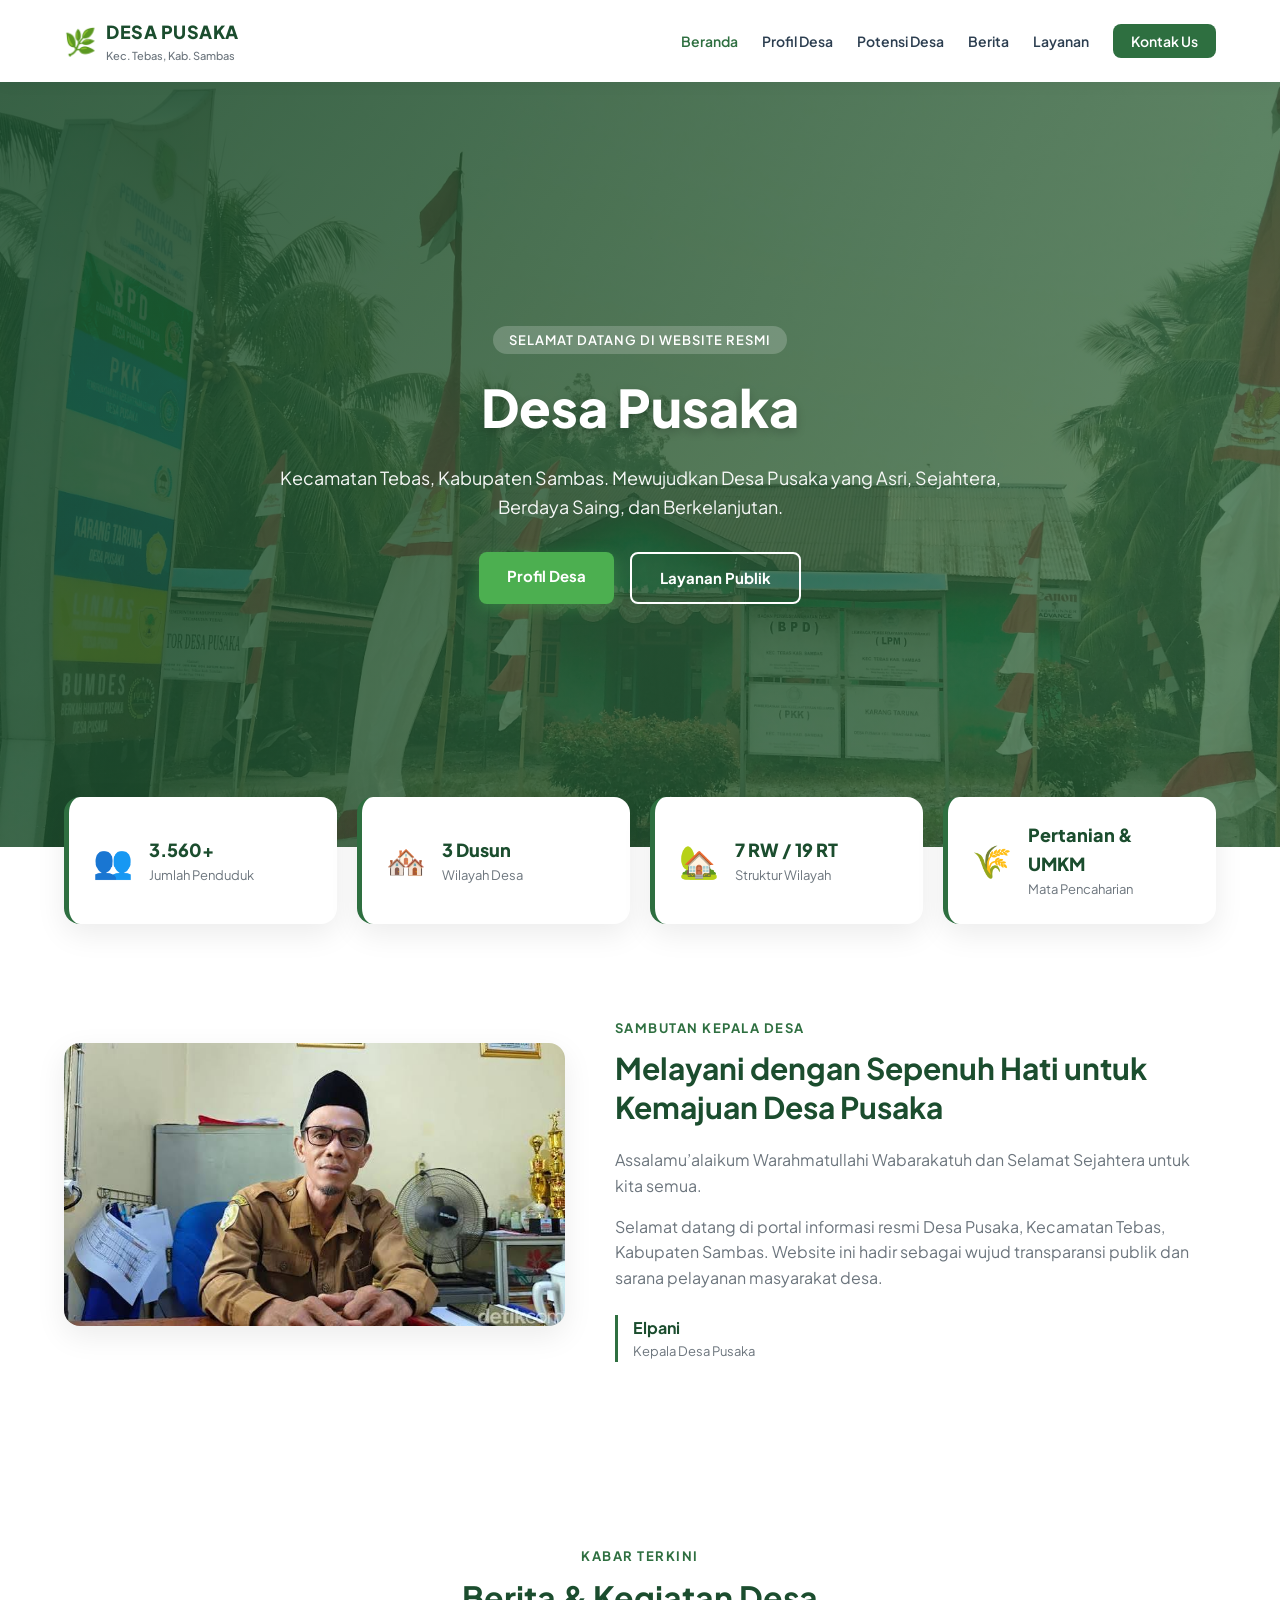
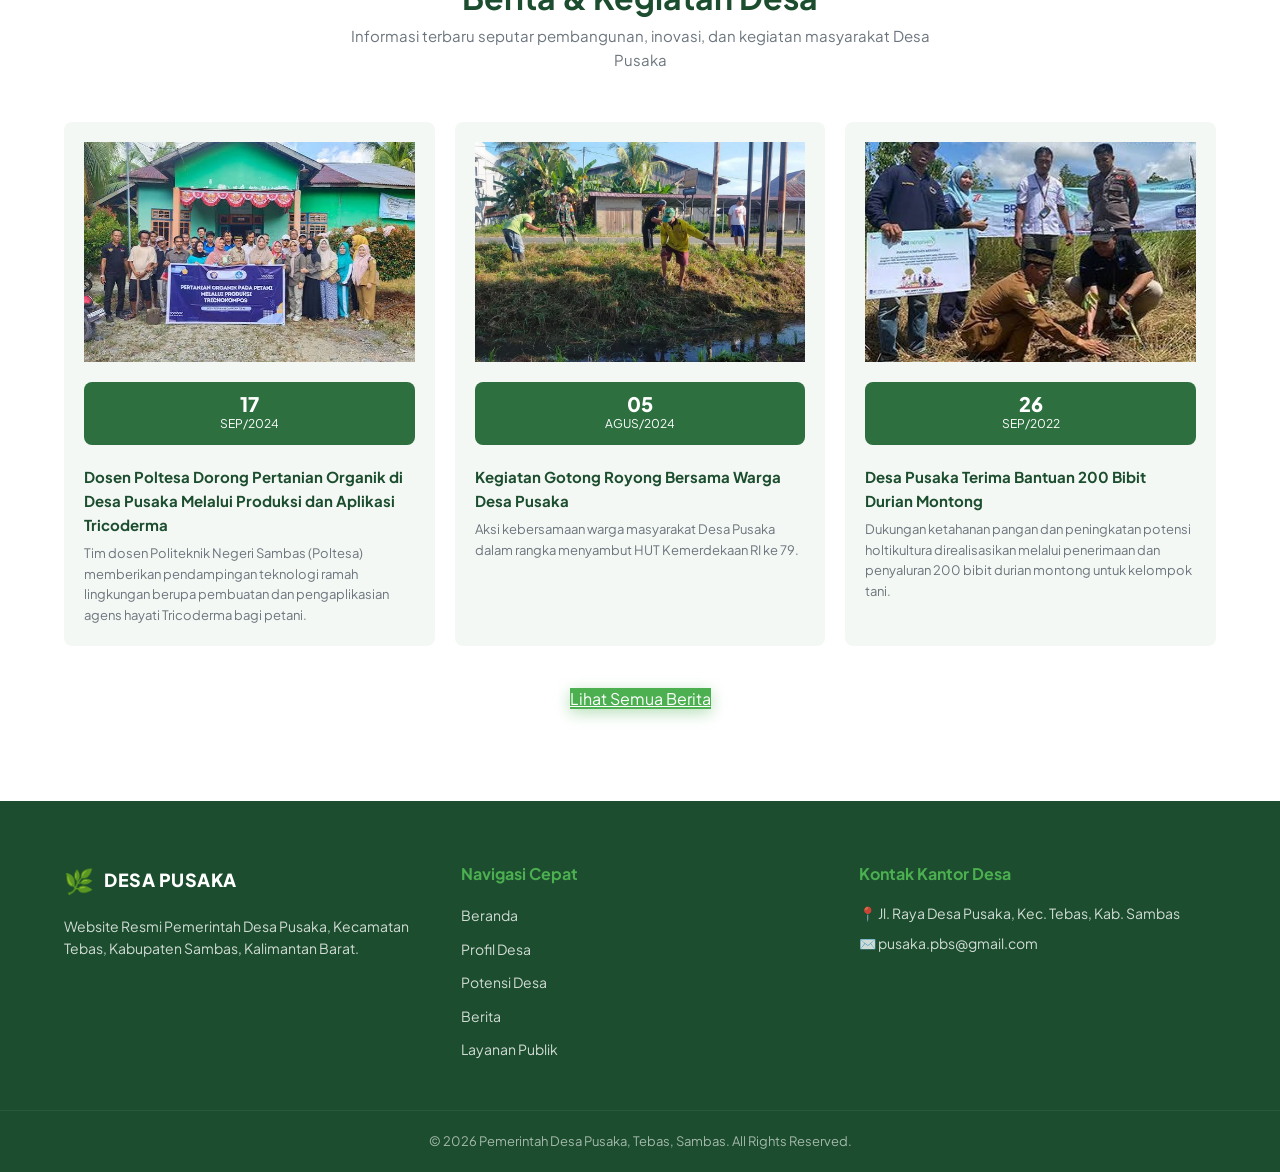
==== index.html @ ede62883 "Add files via upload" ====
<!DOCTYPE html>
<html lang="id">
<head>
    <meta charset="UTF-8">
    <meta name="viewport" content="width=device-width, initial-scale=1.0">
    <title>Desa Pusaka - Kec. Tebas, Kab. Sambas</title>
    <link rel="stylesheet" href="style.css">
    <!-- Google Fonts untuk Tampilan Modern -->
    <link rel="preconnect" href="https://fonts.googleapis.com">
    <link rel="preconnect" href="https://fonts.gstatic.com" crossorigin>
    <link href="https://fonts.googleapis.com/css2?family=Plus+Jakarta+Sans:wght@400;500;600;700;800&display=swap" rel="stylesheet">
</head>
<body>

    <!-- Header & Navigasi -->
    <header class="navbar">
        <div class="container nav-container">
            <div class="logo">
                <span class="logo-icon">🌿</span>
                <div class="logo-text">
                    <span class="brand-title">DESA PUSAKA</span>
                    <span class="brand-sub">Kec. Tebas, Kab. Sambas</span>
                </div>
            </div>
            <nav>
                <ul class="nav-links">
                    <li><a href="index.html" class="active">Beranda</a></li>
                    <li><a href="profil.html">Profil Desa</a></li>
                    <li><a href="potensi.html">Potensi Desa</a></li>
                    <li><a href="berita.html">Berita</a></li>
                    <li><a href="layanan.html">Layanan</a></li>
                    <li><a href="kontak.html" class="btn-nav">Kontak Us</a></li>
                </ul>
            </nav>
        </div>
    </header>

    <!-- Hero Section dengan Gambar Background Desa -->
    <section class="hero">
        <div class="hero-overlay"></div>
        <div class="container hero-content">
            <span class="badge">Selamat Datang di Website Resmi</span>
            <h1>Desa Pusaka</h1>
            <p>Kecamatan Tebas, Kabupaten Sambas. Mewujudkan Desa Pusaka yang Asri, Sejahtera, Berdaya Saing, dan Berkelanjutan.</p>
            <div class="hero-buttons">
                <a href="profil.html" class="btn btn-primary">Profil Desa</a>
                <a href="layanan.html" class="btn btn-outline">Layanan Publik</a>
            </div>
        </div>
    </section>

   <!-- Section Statistik Desa -->
    <section class="stats-section">
        <div class="container stats-grid">
            <div class="stat-card">
                <div class="stat-icon">👥</div>
                <div class="stat-info">
                    <h3>3.560+</h3>
                    <p>Jumlah Penduduk</p>
                </div>
            </div>
            <div class="stat-card">
                <div class="stat-icon">🏘️</div> 
                <div class="stat-info">
                    <h3>3 Dusun</h3>
                    <p>Wilayah Desa</p>
                </div>
            </div>
            <div class="stat-card">
                <div class="stat-icon">🏡</div>
                <div class="stat-info">
                    <h3>7 RW / 19 RT</h3>
                    <p>Struktur Wilayah</p>
                </div>
            </div>
            <div class="stat-card">
                <div class="stat-icon">🌾</div>
                <div class="stat-info">
                    <h3>Pertanian & UMKM</h3>
                    <p>Mata Pencaharian</p>
                </div>
            </div>
        </div>
    </section>

    <!-- Sambutan Kepala Desa -->
    <section class="welcome-section">
        <div class="container welcome-container">
            <div class="welcome-image">
                <div class="image-frame">
                    <!-- Foto Kepala Desa -->
                    <img src="kepaladesa.jpg" alt="Kepala Desa Pusaka" onerror="this.src='https://via.placeholder.com/400x480/2e6f40/ffffff?text=Foto+Kepala+Desa'">
                </div>
            </div>
            <div class="welcome-text">
                <span class="section-tag">Sambutan Kepala Desa</span>
                <h2>Melayani dengan Sepenuh Hati untuk Kemajuan Desa Pusaka</h2>
                <p>Assalamu’alaikum Warahmatullahi Wabarakatuh dan Selamat Sejahtera untuk kita semua.</p>
                <p>Selamat datang di portal informasi resmi Desa Pusaka, Kecamatan Tebas, Kabupaten Sambas. Website ini hadir sebagai wujud transparansi publik dan sarana pelayanan masyarakat desa.</p>
                <div class="kades-signature">
                    <h4>Elpani</h4>
                    <p>Kepala Desa Pusaka</p>
                </div>
            </div>
        </div>
    </section>

    <!-- Section Berita Terbaru (Untuk index.html) -->
<section class="berita-section">
    <div class="container">
        <div class="section-header">
            <span class="section-tag">Kabar Terkini</span>
            <h2>Berita & Kegiatan Desa</h2>
            <p>Informasi terbaru seputar pembangunan, inovasi, dan kegiatan masyarakat Desa Pusaka</p>
        </div>

        <div class="berita-grid">

            <!-- Berita 1: Pertanian Organik & Tricoderma (17 SEP 2024) -->
            <article class="berita-card">
                <div class="berita-img">
                    <img src="poltesa.jpg" alt="Dosen Poltesa Dorong Pertanian Organik" onerror="this.src='https://via.placeholder.com/400x250/3d8b4f/ffffff?text=Pelatihan+Tricoderma+Poltesa'">
                </div>
                <div class="berita-date">
                    <span class="day">17</span>
                    <span class="month">SEP/2024</span>
                </div>
                <div class="berita-info">
                    <h3>Dosen Poltesa Dorong Pertanian Organik di Desa Pusaka Melalui Produksi dan Aplikasi Tricoderma</h3>
                    <p>Tim dosen Politeknik Negeri Sambas (Poltesa) memberikan pendampingan teknologi ramah lingkungan berupa pembuatan dan pengaplikasian agens hayati Tricoderma bagi petani.</p>
                </div>
            </article>

            <!-- Berita 2: Gotong Royong (05 AGUS 2024) -->
            <article class="berita-card">
                <div class="berita-img">
                    <img src="gotongroyong.jpeg" alt="Kegiatan Gotong Royong Desa Pusaka" onerror="this.src='https://via.placeholder.com/400x250/2e6f40/ffffff?text=Gotong+Royong+Desa'">
                </div>
                <div class="berita-date">
                    <span class="day">05</span>
                    <span class="month">AGUS/2024</span>
                </div>
                <div class="berita-info">
                    <h3>Kegiatan Gotong Royong Bersama Warga Desa Pusaka</h3>
                    <p>Aksi kebersamaan warga masyarakat Desa Pusaka dalam rangka menyambut HUT Kemerdekaan RI ke 79.</p>
                </div>
            </article>

            <!-- Berita 3: Bantuan Bibit Durian Montong (26 SEP 2022) -->
            <article class="berita-card">
                <div class="berita-img">
                    <img src="bibit.jpg" alt="Bantuan 200 Bibit Durian Montong" onerror="this.src='https://via.placeholder.com/400x250/2e6f40/ffffff?text=Bantuan+Bibit+Durian'">
                </div>
                <div class="berita-date">
                    <span class="day">26</span>
                    <span class="month">SEP/2022</span>
                </div>
                <div class="berita-info">
                    <h3>Desa Pusaka Terima Bantuan 200 Bibit Durian Montong</h3>
                    <p>Dukungan ketahanan pangan dan peningkatan potensi holtikultura direalisasikan melalui penerimaan dan penyaluran 200 bibit durian montong untuk kelompok tani.</p>
                </div>
            </article>

        </div>

        <!-- Tombol untuk melihat seluruh berita -->
        <div style="text-align: center; margin-top: 40px;">
            <a href="berita.html" class="btn-primary">Lihat Semua Berita</a>
        </div>
    </div>
</section>

    <!-- Footer -->
    <footer class="footer">
        <div class="container footer-grid">
            <div class="footer-info">
                <div class="logo light">
                    <span class="logo-icon">🌿</span>
                    <span class="brand-title">DESA PUSAKA</span>
                </div>
                <p>Website Resmi Pemerintah Desa Pusaka, Kecamatan Tebas, Kabupaten Sambas, Kalimantan Barat.</p>
            </div>
            <div class="footer-links">
                <h4>Navigasi Cepat</h4>
                <ul>
                    <li><a href="index.html">Beranda</a></li>
                    <li><a href="profil.html">Profil Desa</a></li>
                    <li><a href="potensi.html">Potensi Desa</a></li>
                    <li><a href="berita.html">Berita</a></li>
                    <li><a href="layanan.html">Layanan Publik</a></li>
                </ul>
            </div>
            <div class="footer-contact">
                <h4>Kontak Kantor Desa</h4>
                <p>📍 Jl. Raya Desa Pusaka, Kec. Tebas, Kab. Sambas</p>
                <p>✉️ pusaka.pbs@gmail.com</p>
            </div>
        </div>
        <div class="footer-bottom">
            <p>&copy; 2026 Pemerintah Desa Pusaka, Tebas, Sambas. All Rights Reserved.</p>
        </div>
    </footer>

</body>
</html>
---- style.css ----
/* ==========================================
   TEMA WARNA: HIJAU DAUN (FOREST & LEAF GREEN)
   Desa Pusaka - Kec. Tebas, Kab. Sambas
   ========================================== */

:root {
    --primary-green: #2e6f40;       /* Hijau Daun Utama */
    --primary-dark: #1b4d2e;        /* Hijau Tua Pekat */
    --primary-light: #4caf50;       /* Hijau Cerah Accent */
    --bg-light: #f4f8f4;            /* Soft Tint Hijau Pucat */
    --bg-white: #ffffff;
    --text-dark: #2c3e50;
    --text-muted: #6c757d;
    --shadow-soft: 0 10px 30px rgba(0, 0, 0, 0.08);
    --radius-lg: 16px;
    --radius-md: 8px;
}

* {
    margin: 0;
    padding: 0;
    box-sizing: border-box;
    font-family: 'Plus Jakarta Sans', sans-serif;
}

body {
    background-color: var(--bg-white);
    color: var(--text-dark);
    line-height: 1.6;
}

.container {
    width: 90%;
    max-width: 1200px;
    margin: 0 auto;
}

/* --- NAVIGASI BAR --- */
.navbar {
    background-color: var(--bg-white);
    box-shadow: 0 2px 15px rgba(0,0,0,0.05);
    position: sticky;
    top: 0;
    z-index: 1000;
}

.nav-container {
    display: flex;
    justify-content: space-between;
    align-items: center;
    padding: 18px 0;
}

.logo {
    display: flex;
    align-items: center;
    gap: 10px;
}

.logo-icon {
    font-size: 26px;
}

.logo-text {
    display: flex;
    flex-direction: column;
}

.brand-title {
    font-weight: 800;
    font-size: 18px;
    color: var(--primary-dark);
    letter-spacing: 0.5px;
}

.brand-sub {
    font-size: 11px;
    color: var(--text-muted);
    font-weight: 500;
}

.nav-links {
    display: flex;
    list-style: none;
    align-items: center;
    gap: 24px;
}

.nav-links a {
    text-decoration: none;
    color: var(--text-dark);
    font-weight: 600;
    font-size: 14px;
    transition: color 0.3s;
}

.nav-links a:hover,
.nav-links a.active {
    color: var(--primary-green);
}

.btn-nav {
    background-color: var(--primary-green);
    color: white !important;
    padding: 8px 18px;
    border-radius: var(--radius-md);
    transition: background 0.3s !important;
}

.btn-nav:hover {
    background-color: var(--primary-dark);
}

/* --- HERO SECTION WITH BACKGROUND IMAGE --- */
.hero {
    position: relative;
    min-height: 85vh;
    display: flex;
    align-items: center;
    justify-content: center;
    text-align: center;
    color: white;
    /* PENTING: Ganti nama file gambar pemandangan desa Anda di bawah ini jika berbeda */
    background: url('kantordesa.jpeg') center/cover no-repeat;
    background-color: var(--primary-dark); /* Fallback warna jika gambar belum dimasukkan */
}

.hero-overlay {
    position: absolute;
    top: 0;
    left: 0;
    width: 100%;
    height: 100%;
    /* Layer transparan hijau di atas foto agar teks terbaca jelas */
    background: linear-gradient(135deg, rgba(27, 77, 46, 0.85), rgba(46, 111, 64, 0.65));
}

.hero-content {
    position: relative;
    z-index: 2;
    max-width: 800px;
    padding: 40px 20px;
}

.badge {
    background: rgba(255, 255, 255, 0.2);
    backdrop-filter: blur(5px);
    padding: 6px 16px;
    border-radius: 20px;
    font-size: 13px;
    font-weight: 600;
    letter-spacing: 1px;
    text-transform: uppercase;
}

.hero h1 {
    font-size: 52px;
    font-weight: 800;
    margin: 15px 0;
    text-shadow: 0 4px 10px rgba(0,0,0,0.2);
}

.hero p {
    font-size: 18px;
    opacity: 0.95;
    margin-bottom: 30px;
    font-weight: 400;
}

.hero-buttons {
    display: flex;
    justify-content: center;
    gap: 16px;
}

.btn {
    padding: 12px 28px;
    border-radius: var(--radius-md);
    text-decoration: none;
    font-weight: 700;
    font-size: 15px;
    transition: all 0.3s;
}

.btn-primary {
    background-color: var(--primary-light);
    color: white;
    box-shadow: 0 4px 15px rgba(76, 175, 80, 0.4);
}

.btn-primary:hover {
    background-color: #43a047;
    transform: translateY(-2px);
}

.btn-outline {
    border: 2px solid white;
    color: white;
}

.btn-outline:hover {
    background-color: white;
    color: var(--primary-dark);
    transform: translateY(-2px);
}

/* --- STATISTIK DESA --- */
.stats-section {
    margin-top: -50px;
    position: relative;
    z-index: 10;
}

.stats-grid {
    display: grid;
    grid-template-columns: repeat(4, 1fr);
    gap: 20px;
}

.stat-card {
    background: white;
    padding: 24px;
    border-radius: var(--radius-lg);
    box-shadow: var(--shadow-soft);
    display: flex;
    align-items: center;
    gap: 16px;
    border-left: 5px solid var(--primary-green);
}

.stat-icon {
    font-size: 32px;
}

.stat-info h3 {
    font-size: 18px;
    color: var(--primary-dark);
    font-weight: 800;
}

.stat-info p {
    font-size: 13px;
    color: var(--text-muted);
}

/* Responsif Statistik untuk Layar HP/Tablet */
@media (max-width: 992px) {
    .stats-grid {
        grid-template-columns: repeat(2, 1fr);
    }
}

@media (max-width: 576px) {
    .stats-grid {
        grid-template-columns: 1fr;
    }
}

/* --- SAMBUTAN KEPALA DESA --- */
.welcome-section {
    padding: 90px 0;
}

.welcome-container {
    display: flex;
    align-items: center;
    gap: 50px;
}

.welcome-image {
    flex: 1;
}

.image-frame img {
    width: 100%;
    border-radius: var(--radius-lg);
    box-shadow: var(--shadow-soft);
    object-fit: cover;
}

.welcome-text {
    flex: 1.2;
}

.section-tag {
    color: var(--primary-green);
    font-weight: 700;
    font-size: 13px;
    text-transform: uppercase;
    letter-spacing: 1.5px;
}

.welcome-text h2 {
    font-size: 30px;
    color: var(--primary-dark);
    margin: 10px 0 20px 0;
    line-height: 1.3;
}

.welcome-text p {
    color: var(--text-muted);
    margin-bottom: 15px;
}

.kades-signature {
    margin-top: 25px;
    border-left: 3px solid var(--primary-green);
    padding-left: 15px;
}

.kades-signature h4 {
    color: var(--primary-dark);
    font-size: 16px;
}

.kades-signature p {
    font-size: 13px;
    margin: 0;
}

/* --- POTENSI DESA --- */
.potensi-section {
    background-color: var(--bg-light);
    padding: 90px 0;
}

.section-header {
    text-align: center;
    max-width: 600px;
    margin: 0 auto 50px auto;
}

.section-header h2 {
    font-size: 32px;
    color: var(--primary-dark);
    margin-top: 5px;
}

.section-header p {
    color: var(--text-muted);
    font-size: 15px;
}

.potensi-grid {
    display: grid;
    grid-template-columns: repeat(auto-fit, minmax(300px, 1fr));
    gap: 30px;
}

.potensi-card {
    background: white;
    border-radius: var(--radius-lg);
    overflow: hidden;
    box-shadow: var(--shadow-soft);
    transition: transform 0.3s;
}

.potensi-card:hover {
    transform: translateY(-8px);
}

.potensi-img img {
    width: 100%;
    height: 200px;
    object-fit: cover;
}

.potensi-content {
    padding: 24px;
}

.category {
    font-size: 12px;
    font-weight: 700;
    color: var(--primary-green);
    text-transform: uppercase;
}

.potensi-content h3 {
    font-size: 18px;
    margin: 8px 0;
    color: var(--primary-dark);
}

.potensi-content p {
    font-size: 14px;
    color: var(--text-muted);
    margin-bottom: 16px;
}

.read-more {
    text-decoration: none;
    color: var(--primary-green);
    font-weight: 700;
    font-size: 14px;
}

/* --- BERITA SECTION --- */
.berita-section {
    padding: 90px 0;
}

.berita-grid {
    display: grid;
    grid-template-columns: repeat(auto-fit, minmax(300px, 1fr));
    gap: 20px;
}

.berita-card {
    display: flex;
    gap: 20px;
    padding: 20px;
    border-radius: var(--radius-md);
    background: var(--bg-light);
}

.berita-date {
    background: var(--primary-green);
    color: white;
    padding: 12px 16px;
    border-radius: var(--radius-md);
    display: flex;
    flex-direction: column;
    align-items: center;
    justify-content: center;
    min-width: 65px;
}

.berita-date .day {
    font-size: 20px;
    font-weight: 800;
    line-height: 1;
}

.berita-date .month {
    font-size: 12px;
    text-transform: uppercase;
}

.berita-info h3 {
    font-size: 15px;
    color: var(--primary-dark);
    margin-bottom: 6px;
}

.berita-info p {
    font-size: 13px;
    color: var(--text-muted);
}

/* --- FOOTER --- */
.footer {
    background-color: var(--primary-dark);
    color: white;
    padding: 60px 0 20px 0;
}

.footer-grid {
    display: grid;
    grid-template-columns: repeat(auto-fit, minmax(250px, 1fr));
    gap: 40px;
    margin-bottom: 40px;
}

.footer-info .logo-icon {
    font-size: 24px;
}

.footer-info .brand-title {
    color: white;
}

.footer-info p {
    margin-top: 15px;
    font-size: 14px;
    opacity: 0.8;
}

.footer-links h4, .footer-contact h4 {
    font-size: 16px;
    margin-bottom: 15px;
    color: var(--primary-light);
}

.footer-links ul {
    list-style: none;
}

.footer-links li {
    margin-bottom: 8px;
}

.footer-links a {
    color: white;
    text-decoration: none;
    opacity: 0.8;
    font-size: 14px;
    transition: opacity 0.3s;
}

.footer-links a:hover {
    opacity: 1;
}

.footer-contact p {
    font-size: 14px;
    opacity: 0.8;
    margin-bottom: 8px;
}

.footer-bottom {
    border-top: 1px solid rgba(255,255,255,0.1);
    text-align: center;
    padding-top: 20px;
    font-size: 13px;
    opacity: 0.6;
}

/* RESPONSIVE UNTUK HP */
@media (max-width: 768px) {
    .nav-container {
        flex-direction: column;
        gap: 15px;
    }
    .hero h1 {
        font-size: 36px;
    }
    .welcome-container {
        flex-direction: column;
    }
}
/* ==========================================
   HALAMAN PROFIL DESA (profil.html)
   ========================================== */

/* --- PAGE HEADER / BANNER --- */
.page-header {
    position: relative;
    padding: 80px 0;
    text-align: center;
    color: white;
    background: url('kantordesa2.jpeg') center/cover no-repeat;
    background-color: var(--primary-dark);
}

.page-header-overlay {
    position: absolute;
    top: 0;
    left: 0;
    width: 100%;
    height: 100%;
    background: linear-gradient(135deg, rgba(27, 77, 46, 0.9), rgba(46, 111, 64, 0.8));
}

.page-header-content {
    position: relative;
    z-index: 2;
    max-width: 700px;
}

.page-header h1 {
    font-size: 38px;
    font-weight: 800;
    margin: 10px 0;
}

.page-header p {
    font-size: 16px;
    opacity: 0.9;
}

/* --- SEJARAH DESA --- */
.sejarah-section {
    padding: 90px 0;
}

.sejarah-container {
    display: flex;
    align-items: center;
    gap: 50px;
}

.sejarah-text {
    flex: 1.2;
}

.sejarah-text h2 {
    font-size: 30px;
    color: var(--primary-dark);
    margin: 10px 0 20px 0;
}

.sejarah-text p {
    color: var(--text-muted);
    margin-bottom: 15px;
}

.sejarah-image {
    flex: 1;
}

.sejarah-image img {
    width: 100%;
    border-radius: var(--radius-lg);
    box-shadow: var(--shadow-soft);
    object-fit: cover;
}

/* --- VISI & MISI --- */
.visi-misi-section {
    background-color: var(--bg-light);
    padding: 90px 0;
}

.visi-card {
    background: white;
    padding: 35px;
    border-radius: var(--radius-lg);
    box-shadow: var(--shadow-soft);
    text-align: center;
    max-width: 800px;
    margin: 0 auto 40px auto;
    border-top: 5px solid var(--primary-green);
}

.visi-card h3 {
    font-size: 24px;
    color: var(--primary-dark);
    margin-bottom: 12px;
}

.visi-card p {
    font-size: 18px;
    font-style: italic;
    color: var(--text-dark);
    font-weight: 600;
    line-height: 1.5;
}

.misi-grid {
    display: grid;
    grid-template-columns: repeat(auto-fit, minmax(260px, 1fr));
    gap: 20px;
}

.misi-card {
    background: white;
    padding: 24px;
    border-radius: var(--radius-lg);
    box-shadow: var(--shadow-soft);
    display: flex;
    gap: 16px;
    align-items: flex-start;
}

.misi-number {
    background: var(--primary-green);
    color: white;
    width: 40px;
    height: 40px;
    min-width: 40px;
    border-radius: 50%;
    display: flex;
    align-items: center;
    justify-content: center;
    font-weight: 800;
    font-size: 16px;
}

.misi-content h4 {
    color: var(--primary-dark);
    font-size: 16px;
    margin-bottom: 6px;
}

.misi-content p {
    font-size: 13px;
    color: var(--text-muted);
}

/* --- WILAYAH DUSUN --- */
.wilayah-section {
    padding: 90px 0;
}

.dusun-grid {
    display: grid;
    grid-template-columns: repeat(auto-fit, minmax(280px, 1fr));
    gap: 30px;
}

.dusun-card {
    background: white;
    padding: 30px;
    border-radius: var(--radius-lg);
    box-shadow: var(--shadow-soft);
    border: 1px solid rgba(46, 111, 64, 0.15);
    text-align: center;
    transition: transform 0.3s;
}

.dusun-card:hover {
    transform: translateY(-5px);
}

.dusun-icon {
    font-size: 40px;
    margin-bottom: 10px;
}

.dusun-card h3 {
    color: var(--primary-dark);
    font-size: 22px;
    margin-bottom: 5px;
}

.dusun-lead {
    color: var(--primary-green);
    font-size: 13px;
    font-weight: 700;
    margin-bottom: 20px;
}

.dusun-detail {
    list-style: none;
    text-align: left;
    border-top: 1px solid #eee;
    padding-top: 15px;
}

.dusun-detail li {
    font-size: 14px;
    color: var(--text-dark);
    margin-bottom: 8px;
}

/* --- PETA LOKASI --- */
.peta-section {
    background-color: var(--bg-light);
    padding: 90px 0;
}

.map-wrapper {
    box-shadow: var(--shadow-soft);
    border-radius: var(--radius-lg);
    overflow: hidden;
}

@media (max-width: 768px) {
    .sejarah-container {
        flex-direction: column;
    }
}
/* Styling Pembungkus & Ukuran Gambar Berita (Lanskap) */
.berita-card {
    overflow: hidden;
    display: flex;
    flex-direction: column;
}

.berita-img {
    width: 100%;
    height: 220px; /* Tinggi ideal untuk aspek rasio lanskap */
    overflow: hidden;
    position: relative;
    background-color: #f0f0f0;
}

.berita-img img {
    width: 100%;
    height: 100%;
    object-fit: cover; /* Memastikan gambar lanskap terisi penuh tanpa distorsi/gepeng */
    object-position: center;
    transition: transform 0.3s ease;
}

/* Efek Zoom Halus Saat Hover */
.berita-card:hover .berita-img img {
    transform: scale(1.05);
}
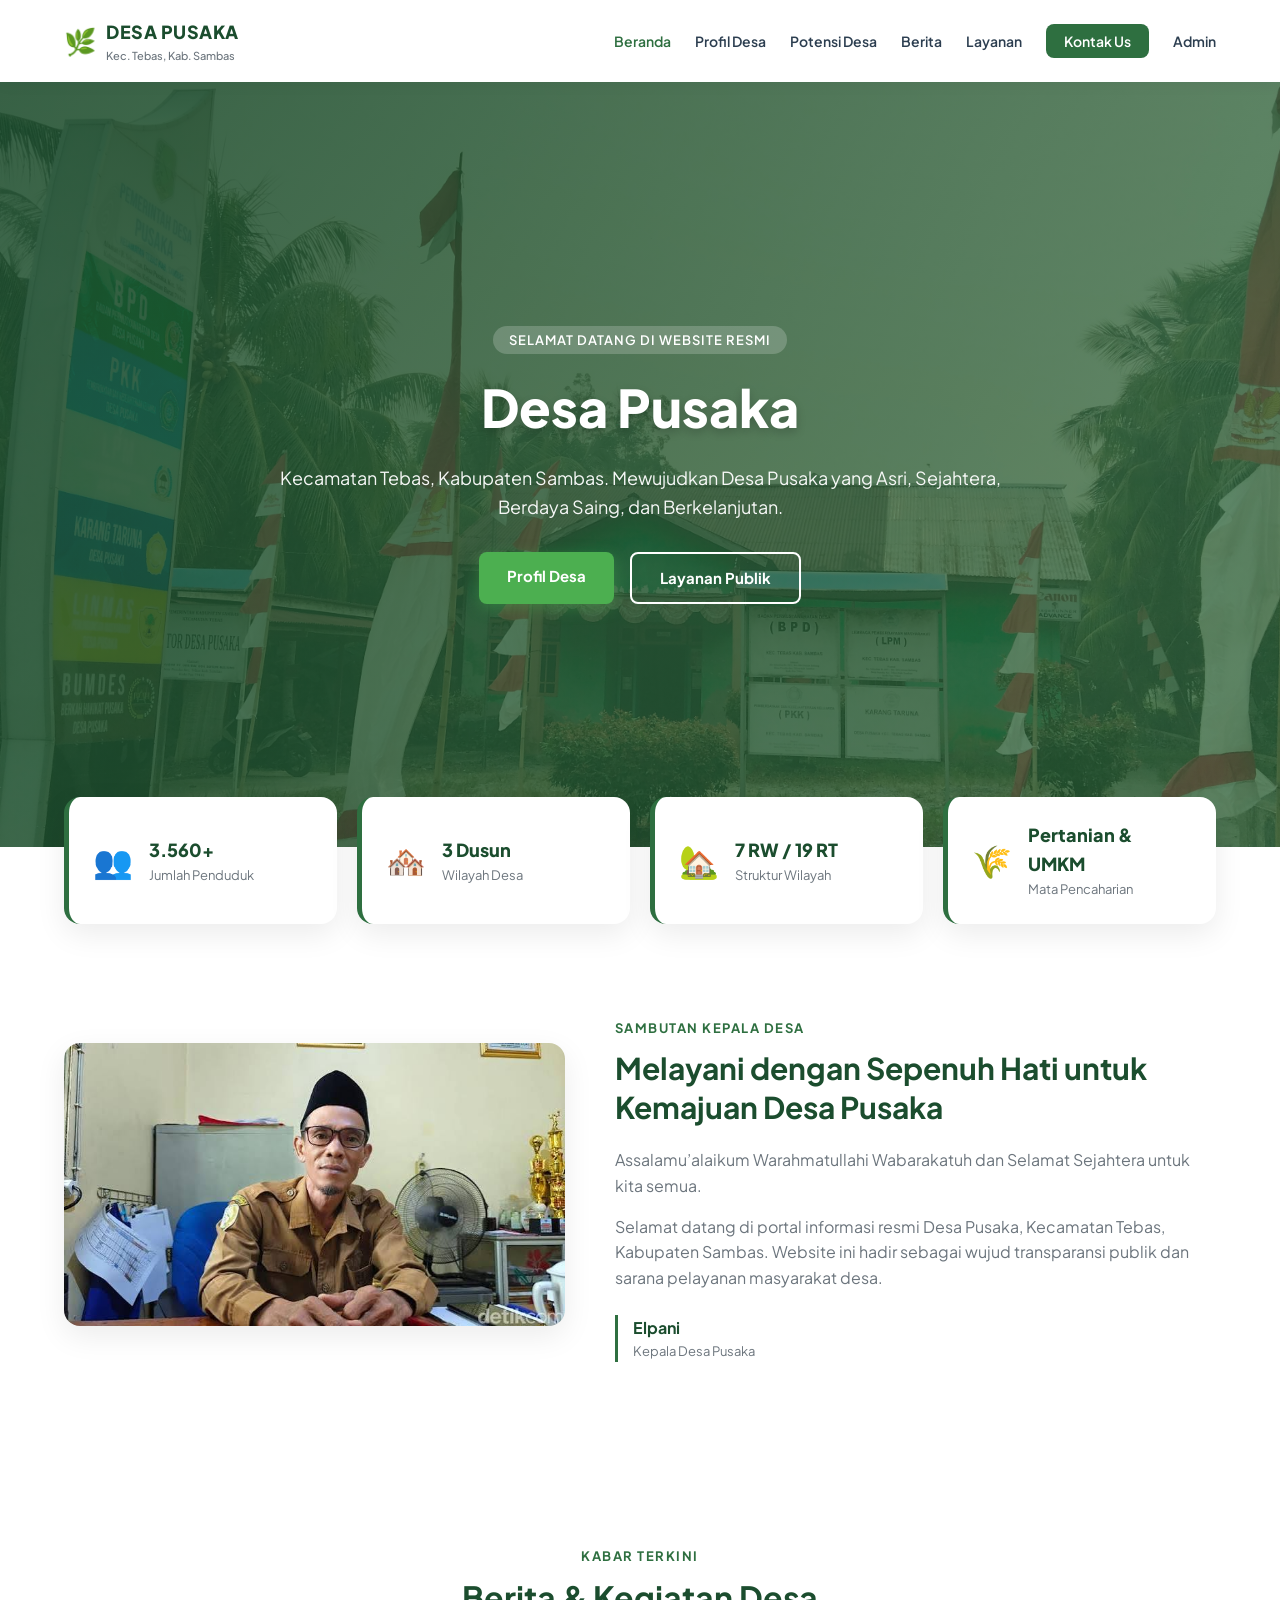
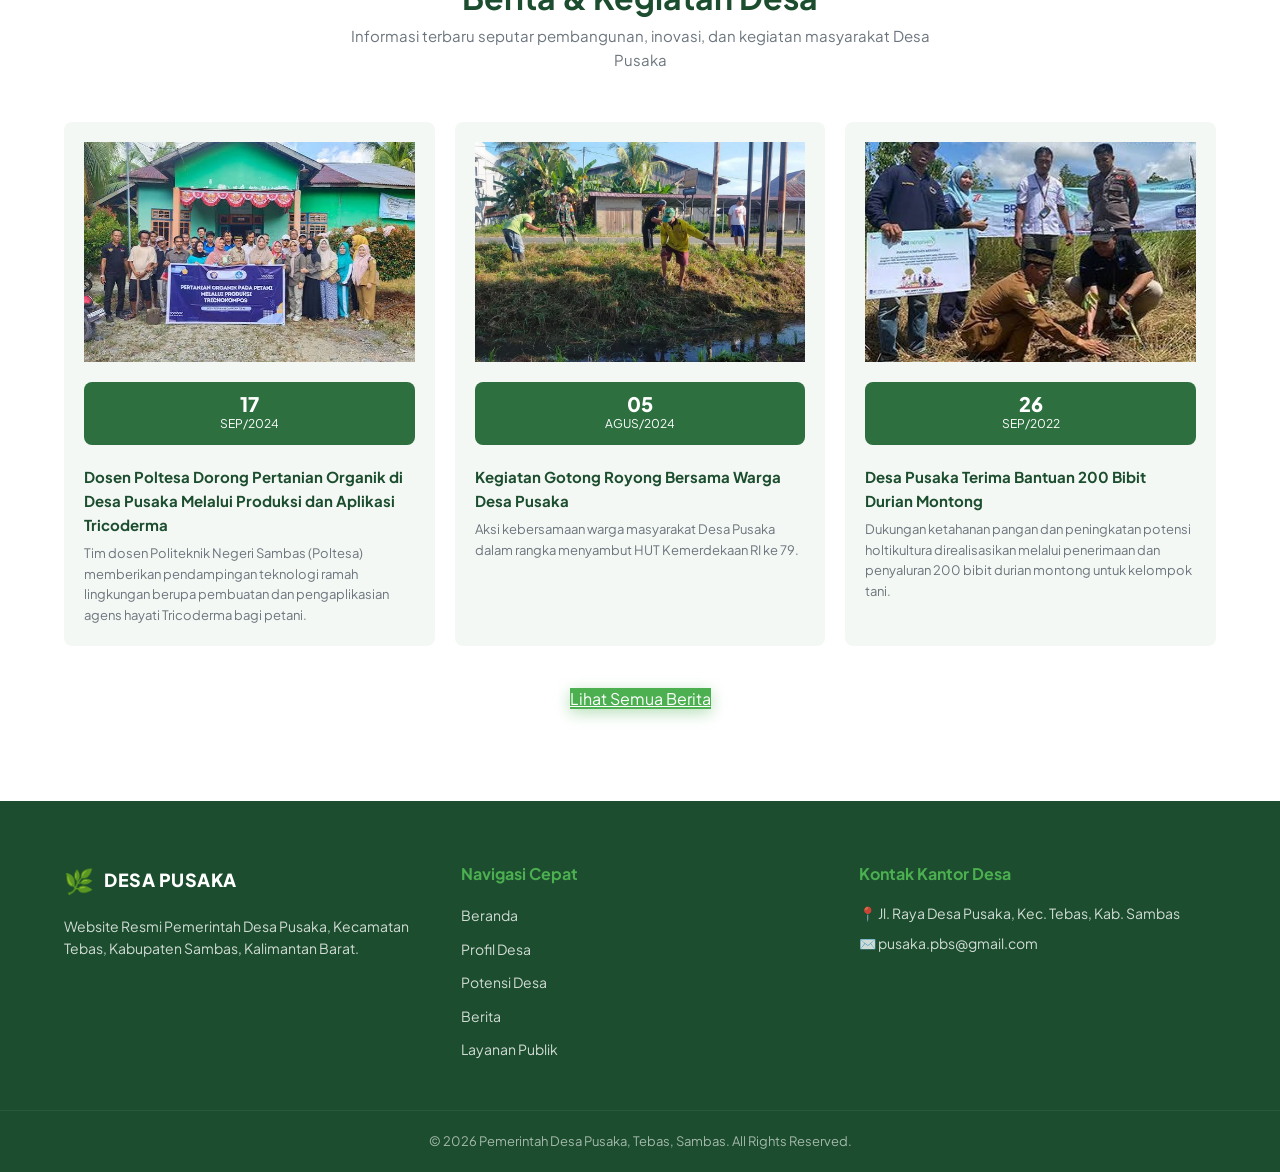
==== commit 5a43efa7: "Add files via upload" ====
--- a/index.html
+++ b/index.html
@@ -30,6 +30,7 @@
                     <li><a href="berita.html">Berita</a></li>
                     <li><a href="layanan.html">Layanan</a></li>
                     <li><a href="kontak.html" class="btn-nav">Kontak Us</a></li>
+                    <li><a href="admin.html">Admin</a></li>
                 </ul>
             </nav>
         </div>
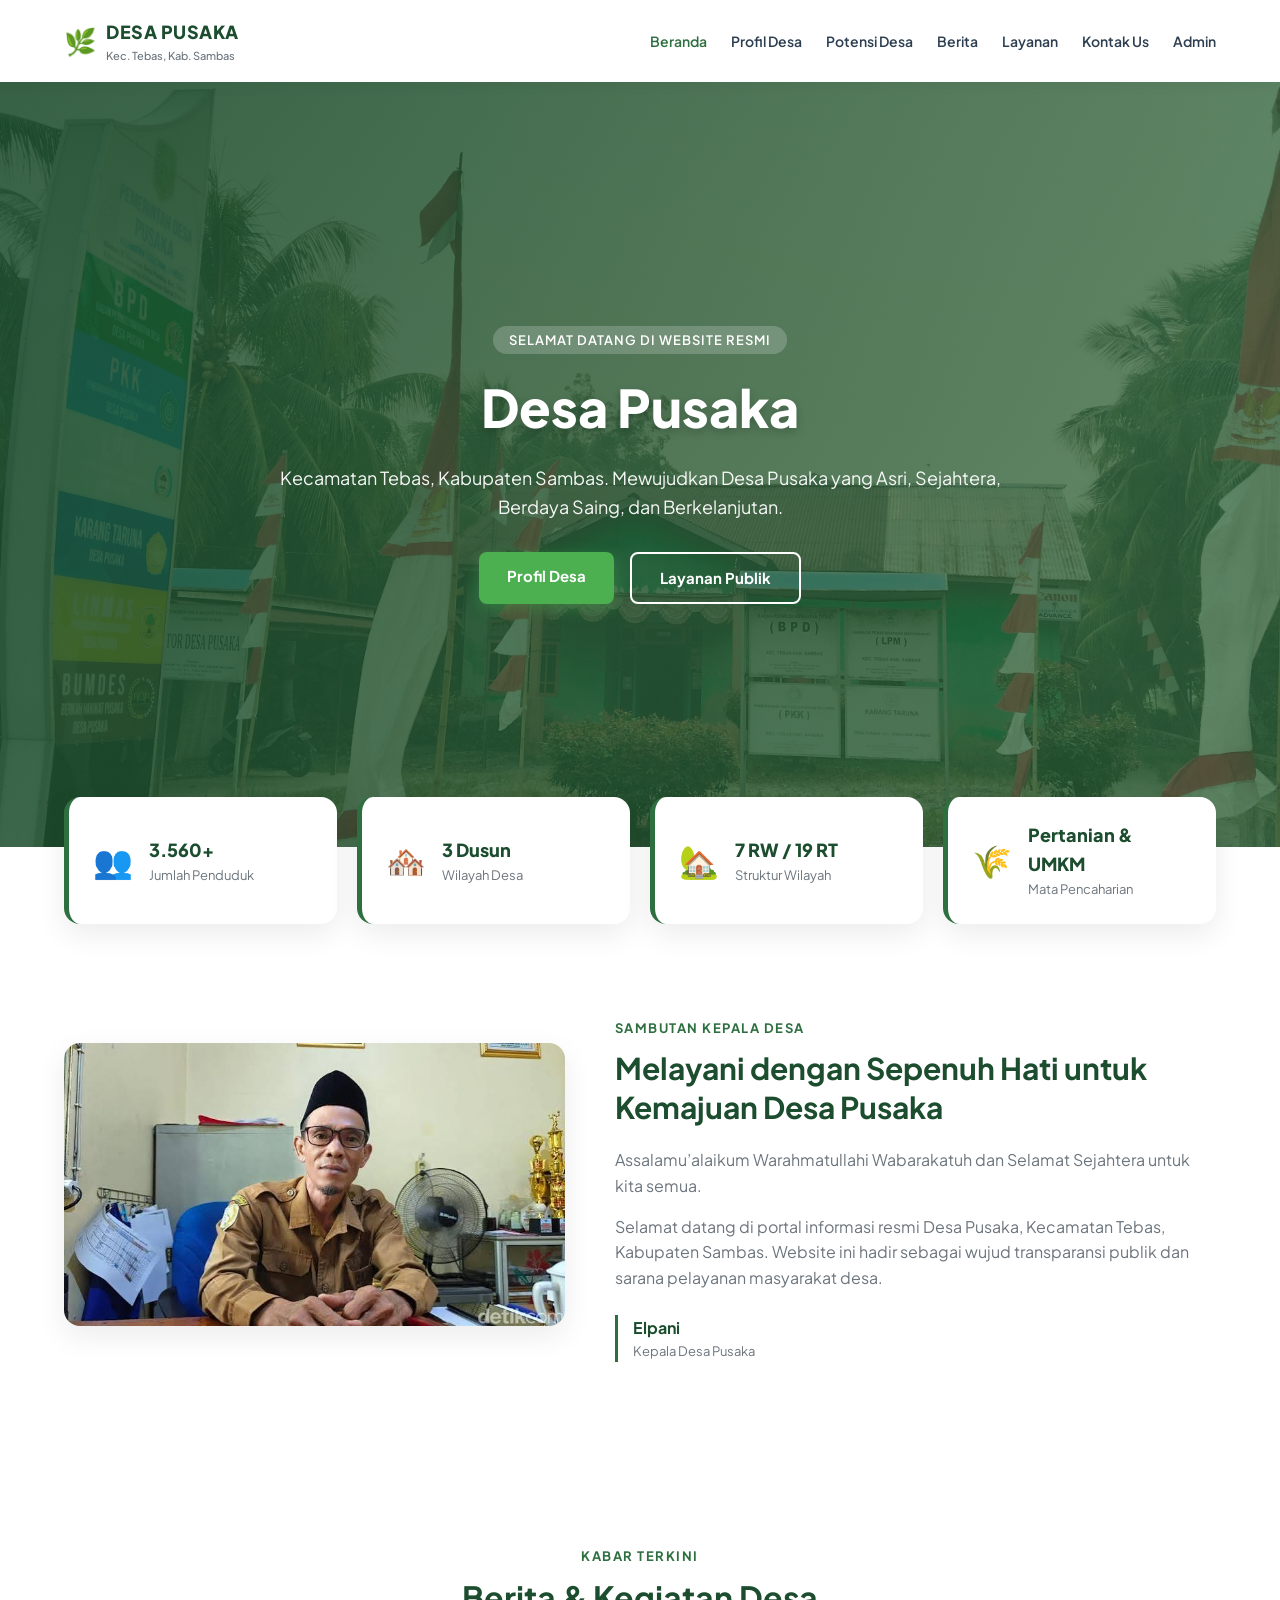
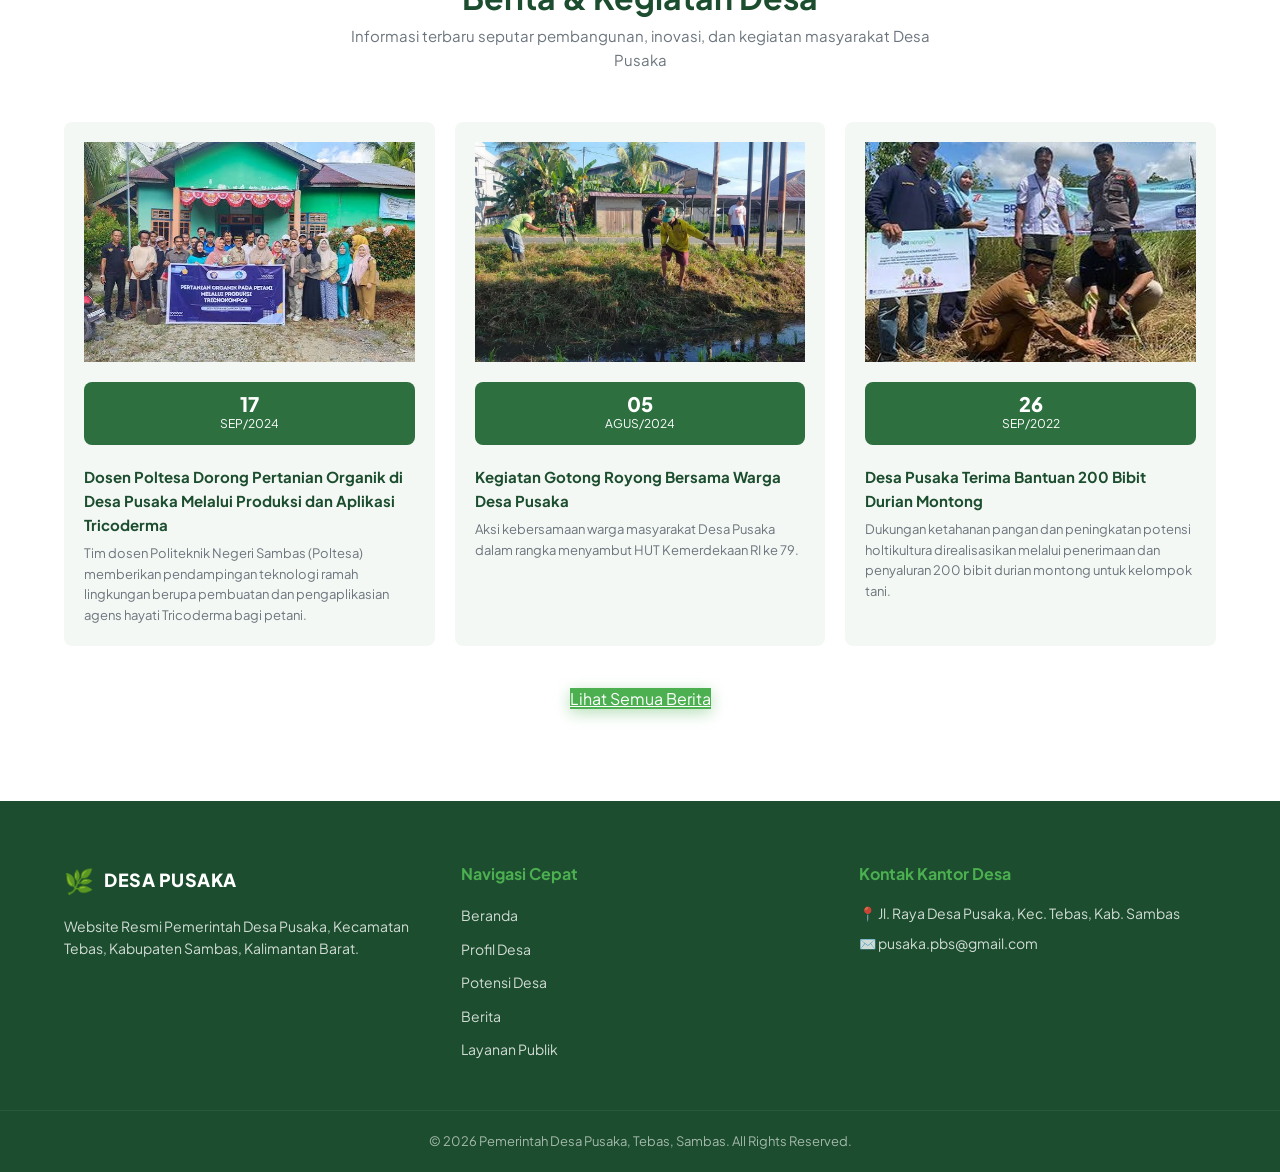
==== commit f39e6c18: "Add files via upload" ====
--- a/index.html
+++ b/index.html
@@ -29,7 +29,7 @@
                     <li><a href="potensi.html">Potensi Desa</a></li>
                     <li><a href="berita.html">Berita</a></li>
                     <li><a href="layanan.html">Layanan</a></li>
-                    <li><a href="kontak.html" class="btn-nav">Kontak Us</a></li>
+                    <li><a href="kontak.html" >Kontak Us</a></li>
                     <li><a href="admin.html">Admin</a></li>
                 </ul>
             </nav>
